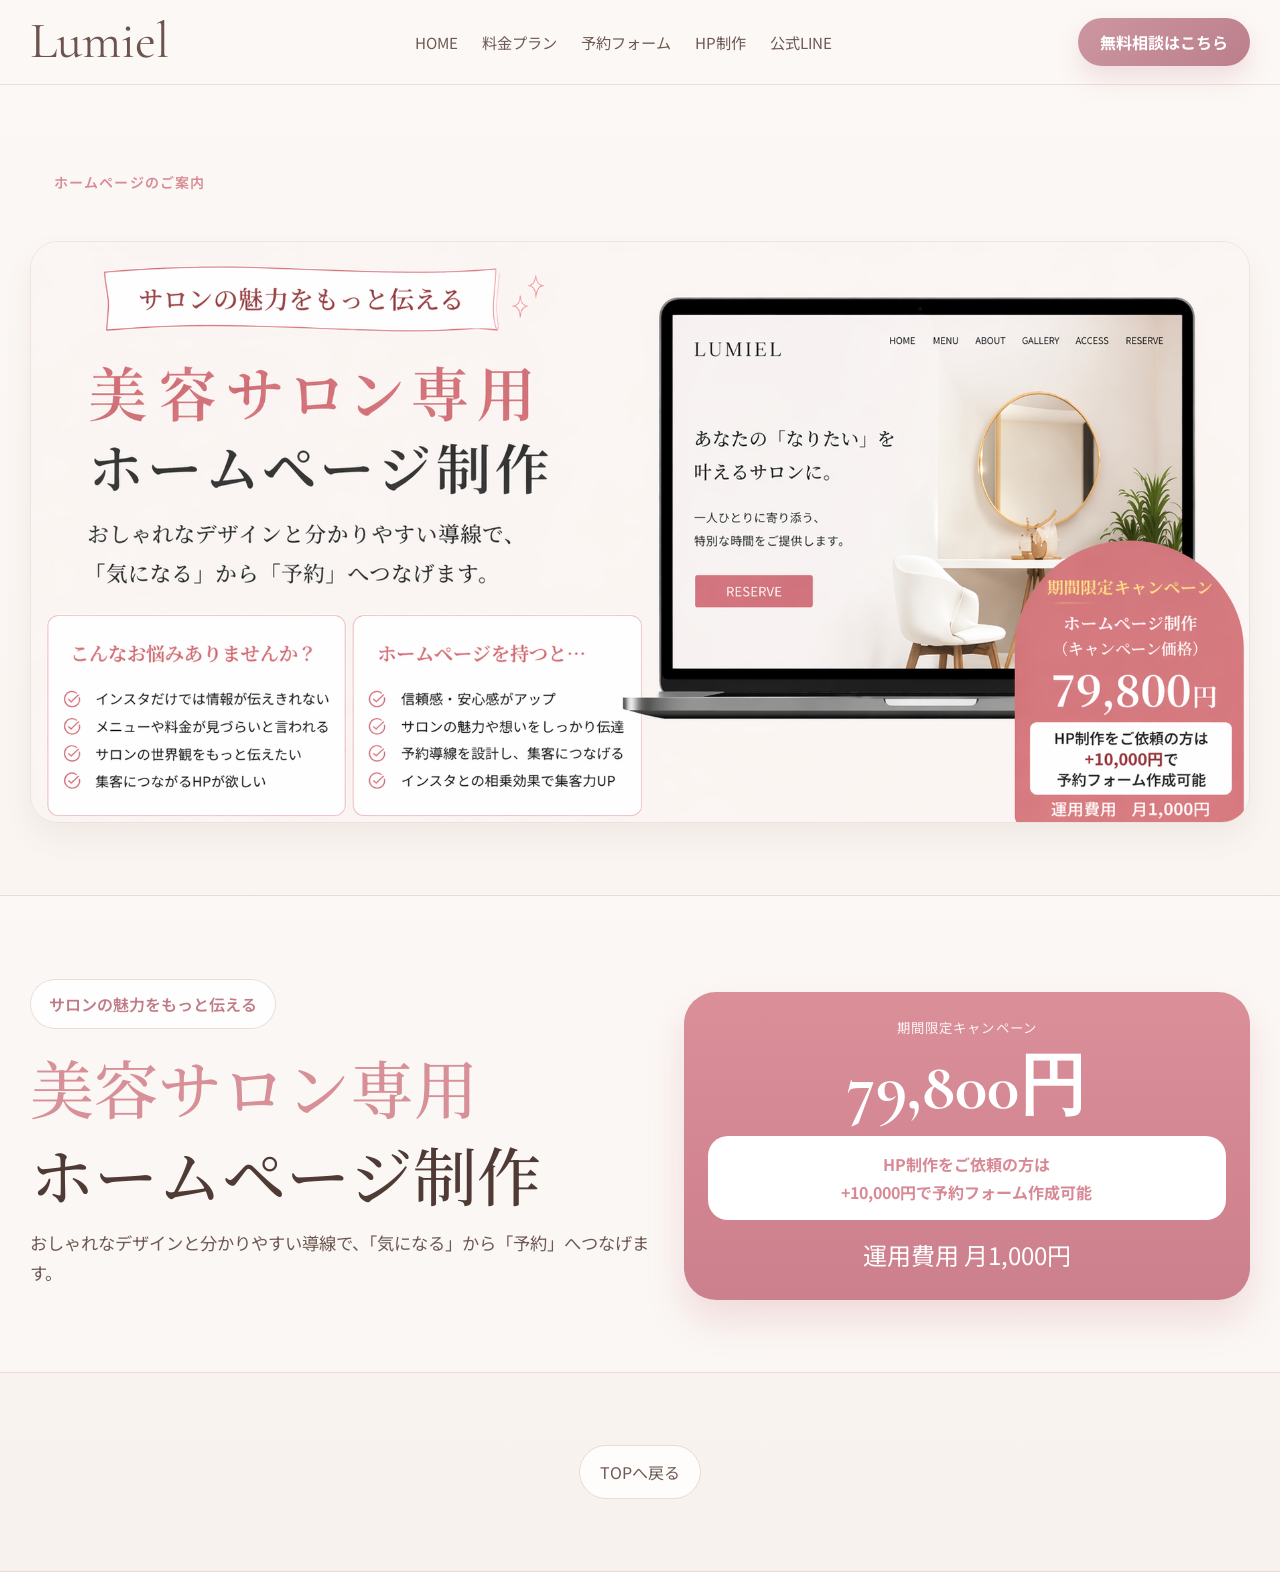
==== homepage.html @ 0560b098 "Add files via upload" ====
<!DOCTYPE html>
<html lang="ja">
<head>
  <meta charset="UTF-8">
  <meta name="viewport" content="width=device-width, initial-scale=1.0">
  <title>Lumiel | HP制作</title>
  <link rel="stylesheet" href="style.css">
</head>
<body>

<header class="site-header">
  <div class="container header-inner">
    <a href="index.html" class="logo">Lumiel</a>

    <nav class="desktop-nav">
      <a href="index.html">HOME</a>
      <a href="plan.html">料金プラン</a>
      <a href="reservation.html">予約フォーム</a>
      <a href="homepage.html">HP制作</a>
      <a href="line.html">公式LINE</a>
    </nav>

    <button class="menu-toggle" id="menuToggle" type="button" aria-label="メニューを開く">
      <span class="bar"></span>
      <span class="bar"></span>
      <span class="bar"></span>
    </button>

    <a href="index.html#contact" class="header-btn">無料相談はこちら</a>
  </div>

  <nav class="mobile-nav" id="mobileNav">
    <a href="index.html">HOME</a>
    <a href="plan.html">料金プラン</a>
    <a href="reservation.html">予約フォーム</a>
    <a href="homepage.html">HP制作</a>
    <a href="line.html">公式LINE</a>
    <a href="index.html#contact">無料相談はこちら</a>
  </nav>
</header>

<main>
  <section class="section image-section">
    <div class="container image-title-wrap">
      <p class="page-mini-title">ホームページのご案内</p>
<br><br><br>
      <picture class="responsive-picture">
        <source media="(max-width: 760px)" srcset="images/sumafo/sumafo.hp.png">
        <img src="images/pc.png/hp.png" alt="美容サロン専用ホームページ制作" class="page-visual-image wide-visual">
      </picture>
    </div>
  </section>

  <section class="section section-soft">
    <div class="container two-column">
      <div>
        <span class="badge-pill">サロンの魅力をもっと伝える</span>
        <h1 class="big-title"><span class="accent">美容サロン専用</span><br>ホームページ制作</h1>
        <p class="lead">おしゃれなデザインと分かりやすい導線で、「気になる」から「予約」へつなげます。</p>
      </div>

      <div class="price-badge">
        <small>期間限定キャンペーン</small>
        <strong>79,800円</strong>
        <div class="badge-white-box">HP制作をご依頼の方は<br>+10,000円で予約フォーム作成可能</div>
        <p class="badge-sub top-gap-small">運用費用 月1,000円</p>
      </div>
    </div>
  </section>

  <section class="section">
    <div class="container back-link-wrap">
      <a href="index.html" class="back-link">TOPへ戻る</a>
    </div>
  </section>
</main>

<script src="script.js"></script>
</body>
</html>
---- style.css ----
@import url('https://fonts.googleapis.com/css2?family=Cormorant+Garamond:wght@400;500;600;700&family=Noto+Serif+JP:wght@400;500;600;700&family=Noto+Sans+JP:wght@300;400;500;700&display=swap');

:root {
  --bg: #f8f2ee;
  --text: #4f3a35;
  --sub: #6e5953;
  --line: #e8dbd5;
  --rose: #d78f98;
  --rose-deep: #c07c87;
  --gold-deep: #b98d45;
  --lavender: #7f75b4;
  --blue: #6d87a3;
  --shadow: 0 16px 40px rgba(111, 84, 74, 0.08);
  --container: 1220px;
}

* {
  box-sizing: border-box;
}

html {
  scroll-behavior: smooth;
}

body {
  margin: 0;
  background: linear-gradient(180deg, #fcf8f5 0%, #f8f2ee 100%);
  color: var(--text);
  font-family: 'Noto Sans JP', sans-serif;
  line-height: 1.75;
}

img {
  display: block;
  max-width: 100%;
}

a {
  text-decoration: none;
  color: inherit;
}

.container {
  width: min(var(--container), calc(100% - 32px));
  margin: 0 auto;
}

.site-header {
  position: sticky;
  top: 0;
  z-index: 1000;
  background: rgba(252, 248, 245, 0.9);
  backdrop-filter: blur(14px);
  border-bottom: 1px solid rgba(232, 219, 213, 0.9);
}

.header-inner {
  min-height: 84px;
  display: flex;
  align-items: center;
  justify-content: space-between;
  gap: 16px;
}

.logo {
  font-family: 'Cormorant Garamond', serif;
  font-size: clamp(2.3rem, 4vw, 3.5rem);
  line-height: 1;
  color: #6d534d;
}

.desktop-nav {
  display: flex;
  align-items: center;
  gap: 24px;
  color: var(--sub);
  font-size: 0.95rem;
}

.desktop-nav a:hover,
.mobile-nav a:hover {
  color: var(--rose-deep);
}

.header-actions {
  display: flex;
  align-items: center;
  gap: 14px;
}

.header-btn {
  display: inline-flex;
  align-items: center;
  justify-content: center;
  min-height: 48px;
  padding: 0 22px;
  border-radius: 999px;
  background: linear-gradient(135deg, #cc96a1, #bb7f8b);
  color: #fff;
  font-weight: 700;
  box-shadow: 0 12px 24px rgba(191, 127, 139, 0.22);
}

.menu-toggle {
  display: none;
  width: 62px;
  height: 62px;
  border: 2px solid var(--rose-deep);
  border-radius: 18px;
  background: rgba(255, 255, 255, 0.75);
  align-items: center;
  justify-content: center;
  cursor: pointer;
  box-shadow: var(--shadow);
}

.menu-toggle span {
  display: block;
  width: 28px;
  height: 2px;
  border-radius: 999px;
  background: var(--rose-deep);
  margin: 6px 0;
  transition: 0.25s ease;
}

.menu-toggle.active span:nth-child(1) {
  transform: translateY(8px) rotate(45deg);
}

.menu-toggle.active span:nth-child(2) {
  opacity: 0;
}

.menu-toggle.active span:nth-child(3) {
  transform: translateY(-8px) rotate(-45deg);
}

.mobile-nav {
  display: none;
  position: fixed;
  top: 86px;
  right: 16px;
  width: min(320px, calc(100% - 32px));
  padding: 18px;
  border: 1px solid var(--line);
  border-radius: 24px;
  background: rgba(255, 251, 248, 0.98);
  box-shadow: 0 26px 46px rgba(90, 63, 56, 0.16);
}

.mobile-nav.active {
  display: block;
}

.mobile-nav a {
  display: block;
  padding: 14px 8px;
  border-bottom: 1px solid rgba(232, 219, 213, 0.8);
  color: var(--text);
  font-weight: 600;
}

.mobile-nav a:last-child {
  border-bottom: none;
}

.hero-section {
  padding: 36px 0 20px;
}

.hero-card {
  overflow: hidden;
  border: 1px solid rgba(232, 219, 213, 0.85);
  border-radius: 40px;
  background: linear-gradient(135deg, rgba(255, 255, 255, 0.78), rgba(255, 255, 255, 0.48));
  box-shadow: var(--shadow);
  padding: 18px;
}

.hero-image,
.page-visual-image,
.home-support-image {
  width: 100%;
  border-radius: 28px;
  object-fit: cover;
  box-shadow: 0 14px 28px rgba(126, 97, 87, 0.08);
  border: 1px solid rgba(232, 219, 213, 0.7);
}

.wide-visual {
  max-width: 1400px;
  margin: 0 auto;
}

.section {
  padding: 72px 0;
  border-bottom: 1px solid var(--line);
}

.section-soft {
  background: rgba(255, 255, 255, 0.28);
}

.page-title-section {
  padding: 56px 0 20px;
}

.section-heading {
  text-align: center;
  margin-bottom: 40px;
}

.section-script {
  display: inline-block;
  margin: 0 0 6px;
  color: #d6b8ab;
  font-size: 2.7rem;
  line-height: 1;
  font-family: 'Cormorant Garamond', serif;
}

.section-heading h1,
.section-heading h2 {
  margin: 0;
  font-size: clamp(2.3rem, 5vw, 4rem);
  font-family: 'Noto Serif JP', serif;
  font-weight: 500;
  line-height: 1.3;
}

.section-heading p {
  margin: 10px 0 0;
  color: var(--sub);
  font-size: 1.05rem;
}

.service-grid {
  display: grid;
  grid-template-columns: repeat(4, 1fr);
  gap: 18px;
}

.service-card {
  padding: 26px;
  border-radius: 28px;
  border: 1px solid rgba(232, 219, 213, 0.9);
  background: rgba(255, 255, 255, 0.78);
  box-shadow: var(--shadow);
  transition: 0.25s ease;
}

.service-card:hover {
  transform: translateY(-4px);
  box-shadow: 0 20px 42px rgba(111, 84, 74, 0.12);
}

.service-card h2 {
  margin: 0 0 12px;
  font-family: 'Noto Serif JP', serif;
  font-size: 1.45rem;
  font-weight: 500;
}

.service-card p {
  margin: 0;
  color: var(--sub);
}

.home-extra-section {
  padding-top: 20px;
}

.pricing-grid {
  display: grid;
  grid-template-columns: repeat(3, 1fr);
  gap: 22px;
  align-items: stretch;
}

.plan-card {
  border: 1px solid rgba(232, 219, 213, 0.9);
  border-radius: 32px;
  background: rgba(255, 255, 255, 0.78);
  box-shadow: var(--shadow);
  overflow: hidden;
}

.plan-card-header {
  text-align: center;
  color: #fff;
  padding: 18px 12px;
  font-size: 1.8rem;
  font-weight: 600;
  font-family: 'Noto Serif JP', serif;
}

.light {
  background: linear-gradient(135deg, #b7a5db, #a18fcf);
}

.standard {
  background: linear-gradient(135deg, #8ca3bb, #778ea7);
}

.premium {
  background: linear-gradient(135deg, #d4a56f, #c68f4d);
}

.plan-card-body {
  padding: 28px 24px;
}

.plan-copy {
  text-align: center;
  min-height: 62px;
  color: var(--sub);
  margin-bottom: 24px;
}

.check-list {
  list-style: none;
  padding: 0;
  margin: 0;
  display: grid;
  gap: 12px;
  color: var(--text);
}

.check-list li {
  position: relative;
  padding-left: 24px;
}

.check-list li:before {
  content: '✓';
  position: absolute;
  left: 0;
  top: 0;
  color: var(--gold-deep);
  font-weight: 700;
}

.pink-accent {
  color: #c06a83;
  font-weight: 700;
}

.plan-price-wrap {
  margin-top: 28px;
  padding-top: 20px;
  border-top: 1px solid rgba(232, 219, 213, 0.9);
  text-align: center;
}

.plan-price-wrap small {
  display: block;
  color: var(--sub);
  margin-bottom: 6px;
}

.plan-price {
  font-family: 'Cormorant Garamond', serif;
  font-size: clamp(3rem, 5vw, 4.8rem);
  line-height: 1;
  margin: 0;
}

.plan-price span {
  font-size: 0.5em;
}

.light-price {
  color: var(--lavender);
}

.standard-price {
  color: var(--blue);
}

.premium-price {
  color: #c98a43;
}

.included-note {
  margin-top: 24px;
  padding: 18px 22px;
  border-radius: 24px;
  border: 1px solid rgba(232, 219, 213, 0.95);
  background: rgba(255, 255, 255, 0.72);
  display: flex;
  justify-content: center;
  gap: 32px;
  flex-wrap: wrap;
  color: var(--sub);
}

.two-column {
  display: grid;
  grid-template-columns: 1.05fr 0.95fr;
  gap: 28px;
  align-items: center;
}

.badge-pill {
  display: inline-block;
  padding: 10px 18px;
  border-radius: 999px;
  border: 1px solid rgba(232, 219, 213, 0.9);
  background: rgba(255, 255, 255, 0.85);
  color: var(--rose-deep);
  font-weight: 600;
  margin-bottom: 14px;
}

.big-title {
  margin: 0 0 12px;
  font-size: clamp(2.5rem, 5vw, 4.3rem);
  line-height: 1.35;
  font-family: 'Noto Serif JP', serif;
  font-weight: 500;
}

.big-title .accent {
  color: var(--rose);
}

.lead {
  margin: 0;
  color: var(--sub);
  font-size: 1.08rem;
}

.top-space {
  margin-top: 28px;
}

.feature-grid {
  display: grid;
  gap: 22px;
  grid-template-columns: repeat(2, 1fr);
}

.feature-box {
  padding: 24px;
  border-radius: 28px;
  border: 1px solid rgba(232, 219, 213, 0.9);
  background: rgba(255, 255, 255, 0.76);
  box-shadow: var(--shadow);
}

.feature-box h2 {
  margin: 0 0 14px;
  font-size: 1.35rem;
  color: var(--rose-deep);
  font-family: 'Noto Serif JP', serif;
  font-weight: 500;
}

.price-badge {
  margin-top: 24px;
  border-radius: 32px;
  background: linear-gradient(180deg, #db8f99, #cc7f8c);
  color: #fff;
  padding: 24px;
  box-shadow: 0 20px 36px rgba(210, 135, 147, 0.24);
  text-align: center;
}

.price-badge small {
  display: block;
  opacity: 0.9;
  letter-spacing: 0.08em;
}

.price-badge strong {
  display: block;
  font-family: 'Cormorant Garamond', serif;
  font-size: 4.2rem;
  line-height: 1;
  margin: 14px 0 8px;
}

.badge-sub {
  margin: 0;
  font-size: 1.5rem;
}

.badge-white-box {
  margin-top: 16px;
  border-radius: 20px;
  background: #fff;
  color: #d88996;
  padding: 14px 16px;
  font-weight: 700;
}

.top-gap-small {
  margin-top: 14px;
}

.flow-wrap {
  margin-top: 28px;
  padding: 24px;
  border-radius: 32px;
  border: 1px solid rgba(232, 219, 213, 0.9);
  background: rgba(255, 255, 255, 0.7);
  box-shadow: var(--shadow);
}

.flow-grid {
  display: grid;
  gap: 14px;
  align-items: stretch;
}

.flow-grid-4 {
  grid-template-columns: repeat(4, 1fr);
}

.flow-grid-6 {
  grid-template-columns: repeat(6, 1fr);
}

.flow-title-badge {
  display: grid;
  place-items: center;
  border-radius: 999px;
  min-height: 130px;
  background: linear-gradient(135deg, #d88f9b, #c97f8b);
  color: #fff;
  font-family: 'Noto Serif JP', serif;
  font-size: 1.4rem;
  text-align: center;
  padding: 18px;
}

.flow-item {
  border-radius: 24px;
  background: #fcf8f5;
  padding: 18px;
  border: 1px solid rgba(232, 219, 213, 0.8);
}

.flow-item strong {
  color: var(--rose-deep);
  display: block;
  margin-bottom: 8px;
  font-family: 'Noto Serif JP', serif;
  font-weight: 500;
}

.flow-bottom-note {
  margin-top: 18px;
  border: 1px solid rgba(232, 219, 213, 0.9);
  border-radius: 18px;
  background: #fffdfb;
  padding: 16px;
  text-align: center;
}

.contact-box {
  border-radius: 32px;
  border: 1px solid rgba(232, 219, 213, 0.9);
  background: rgba(255, 255, 255, 0.78);
  box-shadow: var(--shadow);
  padding: 28px;
}
.contact-grid {
  display: grid;
  grid-template-columns: 1fr 1fr 1fr;
  gap: 18px;
  align-items: stretch;
}

.contact-card {
  border-radius: 24px;
  border: 1px solid rgba(232, 219, 213, 0.9);
  background: #fffdfb;
  padding: 22px;
  text-align: center;
}

.contact-script {
  font-family: 'Cormorant Garamond', serif;
  font-size: 2.6rem;
  color: #d5a1aa;
  margin: 0;
}

.contact-label {
  margin: 0;
  color: var(--sub);
}

.insta-id {
  font-family: 'Cormorant Garamond', serif;
  font-size: clamp(2rem, 4vw, 3rem);
  line-height: 1.2;
  margin: 10px 0;
  word-break: break-all;
}

.contact-title {
  margin: 0;
  font-size: 1.4rem;
  font-weight: 700;
}

.contact-sub {
  margin: 8px 0 0;
  color: var(--sub);
}

.footer-brand {
  margin-top: 28px;
  text-align: center;
  padding: 20px 14px;
  border-radius: 24px;
  background: linear-gradient(135deg, #c59aa4, #b88893);
  color: #fff;
}

.footer-brand p {
  margin: 0;
  font-size: 1rem;
  letter-spacing: 0.08em;
}

.footer-brand strong {
  display: block;
  margin-top: 8px;
  font-family: 'Cormorant Garamond', serif;
  font-size: 3rem;
  line-height: 1;
  font-weight: 500;
}

.back-link-wrap {
  text-align: center;
}

.back-link {
  display: inline-block;
  padding: 12px 20px;
  border-radius: 999px;
  border: 1px solid rgba(232, 219, 213, 0.95);
  background: rgba(255, 255, 255, 0.8);
  color: var(--sub);
}

@media (max-width: 1100px) {
  .desktop-nav,
  .header-btn {
    display: none;
  }

  .menu-toggle {
    display: inline-block;
  }

  .service-grid,
  .pricing-grid,
  .two-column,
  .feature-grid,
  .contact-grid,
  .flow-grid-4,
  .flow-grid-6 {
    grid-template-columns: 1fr;
  }

  .flow-title-badge {
    min-height: 90px;
  }
}

@media (max-width: 760px) {
  body {
    line-height: 1.8;
  }

  .section,
  .page-title-section {
    padding: 54px 0;
  }

  .header-inner {
    min-height: 76px;
  }

  .logo {
    font-size: 2.4rem;
  }

  .container {
    width: min(var(--container), calc(100% - 20px));
  }

  .hero-section {
    padding: 20px 0 10px;
  }

  .hero-card {
    padding: 10px;
    border-radius: 24px;
  }

  .hero-image,
  .page-visual-image,
  .home-support-image {
    border-radius: 20px;
  }

  .section-heading {
    margin-bottom: 28px;
  }

  .section-script {
    font-size: 2.2rem;
  }

  .section-heading h1,
  .section-heading h2 {
    font-size: 2.1rem;
    line-height: 1.45;
  }

  .section-heading p {
    font-size: 0.95rem;
  }

  .service-card,
  .feature-box,
  .flow-wrap,
  .contact-box,
  .contact-card {
    border-radius: 22px;
    padding: 18px;
  }

  .included-note {
    gap: 12px;
    padding: 14px 16px;
    font-size: 0.95rem;
    justify-content: flex-start;
  }

  .badge-pill {
    font-size: 0.9rem;
    padding: 8px 14px;
  }

  .big-title {
    font-size: 2.2rem;
    line-height: 1.55;
  }

  .lead {
    font-size: 0.98rem;
  }

  .check-list {
    gap: 10px;
    font-size: 0.94rem;
  }

  .plan-card-header {
    font-size: 1.55rem;
  }

  .plan-card-body {
    padding: 22px 18px;
  }

  .price-badge {
    margin-top: 16px;
    padding: 18px;
    border-radius: 24px;
  }

  .price-badge strong {
    font-size: 3.3rem;
  }

  .badge-sub {
    font-size: 1.15rem;
  }

  .badge-white-box {
    border-radius: 16px;
    padding: 12px 14px;
    font-size: 0.95rem;
  }

  .flow-item {
    border-radius: 18px;
    padding: 14px;
    font-size: 0.94rem;
  }

  .insta-id {
    font-size: 2.1rem;
  }

  .footer-brand {
    border-radius: 20px;
    padding: 18px 12px;
  }

  .footer-brand strong {
    font-size: 2.5rem;
  }

  .mobile-nav {
    top: 78px;
  }
}
/* =========================
   スマホ最適化 完全版
========================= */

@media (max-width: 760px) {
  body {
    line-height: 1.65;
    overflow-x: hidden;
  }

  .container {
    width: calc(100% - 24px);
  }

  /* header */
  .site-header {
    background: rgba(252, 248, 245, 0.96);
  }

  .header-inner {
    min-height: 68px;
  }

  .logo {
    font-size: 2.1rem;
  }

  .desktop-nav,
  .header-btn {
    display: none !important;
  }

  .menu-toggle {
    display: flex !important;
    width: 48px;
    height: 48px;
    border-radius: 14px;
    position: relative;
    z-index: 2001;
  }

  .menu-toggle span {
    width: 23px;
    height: 2px;
    margin: 4px 0;
  }

  .mobile-nav {
    top: 76px;
    right: 12px;
    width: calc(100% - 24px);
    max-width: 340px;
    padding: 14px;
    border-radius: 22px;
    z-index: 2000;
  }

  .mobile-nav.active {
    display: block !important;
  }

  .mobile-nav a {
    padding: 13px 10px;
    font-size: 0.95rem;
  }

  /* sections */
  .section,
  .page-title-section {
    padding: 42px 0;
  }

  .section-heading {
    margin-bottom: 24px;
  }

  .section-script {
    font-size: 1.9rem;
  }

  .section-heading h1,
  .section-heading h2 {
    font-size: 1.75rem;
    line-height: 1.45;
  }

  .section-heading p {
    font-size: 0.9rem;
    line-height: 1.7;
  }

  /* hero / images */
  .hero-section {
    padding: 14px 0 8px;
  }

  .hero-card {
    padding: 8px;
    border-radius: 20px;
  }

  .hero-image,
  .page-visual-image,
  .home-support-image {
    width: 100%;
    border-radius: 18px;
  }

  .wide-visual {
    max-width: 100%;
  }

  /* 画像が小さく見える問題対策 */
  .page-visual-image {
    min-height: auto;
  }

  /* service cards */
  .service-grid {
    grid-template-columns: 1fr !important;
    gap: 14px;
  }

  .service-card {
    padding: 18px;
    border-radius: 22px;
  }

  .service-card h2 {
    font-size: 1.25rem;
    margin-bottom: 8px;
  }

  .service-card p {
    font-size: 0.92rem;
  }

  /* plan */
  .pricing-grid {
    grid-template-columns: 1fr !important;
    gap: 18px;
  }

  .plan-card {
    border-radius: 24px;
  }

  .plan-card-header {
    font-size: 1.35rem;
    padding: 14px 10px;
  }

  .plan-card-body {
    padding: 20px 18px;
  }

  .plan-copy {
    min-height: unset;
    font-size: 0.92rem;
    margin-bottom: 18px;
  }

  .plan-price {
    font-size: 3.1rem;
  }

  .included-note {
    justify-content: flex-start;
    gap: 10px;
    padding: 14px;
    font-size: 0.9rem;
  }

  /* content layout */
  .two-column,
  .feature-grid,
  .contact-grid,
  .flow-grid-4,
  .flow-grid-6 {
    grid-template-columns: 1fr !important;
  }

  .big-title {
    font-size: 1.95rem;
    line-height: 1.45;
  }

  .lead {
    font-size: 0.92rem;
    line-height: 1.75;
  }

  .badge-pill {
    font-size: 0.84rem;
    padding: 7px 13px;
  }

  .feature-grid {
    gap: 14px;
  }

  .feature-box {
    padding: 17px;
    border-radius: 20px;
  }

  .feature-box h2 {
    font-size: 1.1rem;
    margin-bottom: 10px;
  }

  .check-list {
    gap: 9px;
    font-size: 0.9rem;
  }

  .check-list li {
    padding-left: 22px;
  }

  /* price badge */
  .price-badge {
    padding: 18px;
    border-radius: 22px;
    margin-top: 18px;
  }

  .price-badge strong {
    font-size: 3rem;
  }

  .badge-sub {
    font-size: 1rem;
  }

  .badge-white-box {
    font-size: 0.92rem;
    border-radius: 15px;
    padding: 12px;
  }

  /* flow */
  .flow-wrap {
    padding: 16px;
    border-radius: 22px;
    margin-top: 20px;
  }

  .flow-title-badge {
    min-height: auto;
    border-radius: 20px;
    padding: 14px;
    font-size: 1.15rem;
  }

  .flow-item {
    padding: 14px;
    border-radius: 18px;
    font-size: 0.9rem;
  }

  .flow-bottom-note {
    font-size: 0.9rem;
    padding: 13px;
  }

  /* contact */
  .contact-box {
    padding: 16px;
    border-radius: 22px;
  }

  .contact-card {
    padding: 17px;
    border-radius: 18px;
  }

  .contact-script {
    font-size: 2.1rem;
  }

  .contact-title {
    font-size: 1.15rem;
  }

  .contact-sub {
    font-size: 0.9rem;
  }

  .insta-id {
    font-size: 1.9rem;
  }

  .footer-brand {
    padding: 16px 12px;
    border-radius: 18px;
  }

  .footer-brand p {
    font-size: 0.85rem;
  }

  .footer-brand strong {
    font-size: 2.3rem;
  }
}

/* =========================
   スマホ最終修正
========================= */

@media (max-width: 760px) {
  .menu-toggle {
    display: flex !important;
    flex-direction: column;
    align-items: center;
    justify-content: center;
    width: 52px;
    height: 52px;
    padding: 0;
    position: relative;
    z-index: 9999;
    pointer-events: auto;
  }

  .menu-toggle span {
    display: block;
    width: 24px;
    height: 2px;
    margin: 4px 0;
    background: var(--rose-deep);
  }

  .mobile-nav {
    display: none;
    position: fixed;
    top: 76px;
    right: 12px;
    width: calc(100% - 24px);
    z-index: 9998;
  }

  .mobile-nav.active {
    display: block !important;
  }

  /* 画像をスマホで大きく見せる */
  .hero-section .container,
  .section .container {
    width: calc(100% - 16px);
  }

  .hero-card {
    padding: 0;
    border-radius: 0;
    border: none;
    background: transparent;
    box-shadow: none;
  }

  .hero-image,
  .page-visual-image,
  .home-support-image {
    width: 100%;
    max-width: none;
    border-radius: 14px;
  }

  .wide-visual {
    width: 100%;
    max-width: none;
  }

  .section {
    padding: 36px 0;
  }

  .section-heading h1,
  .section-heading h2 {
    font-size: 1.6rem;
  }

  .big-title {
    font-size: 1.75rem;
  }
}
/* =========================
   スマホ最終修正版
========================= */

@media (max-width: 760px) {
  body {
    overflow-x: hidden;
  }

  .site-header {
    position: sticky;
    top: 0;
    z-index: 9999;
    background: rgba(252, 248, 245, 0.97);
  }

  .header-inner {
    min-height: 68px;
    width: calc(100% - 20px);
  }

  .logo {
    font-size: 2.2rem;
  }

  .desktop-nav,
  .header-btn {
    display: none !important;
  }

  .menu-toggle {
    display: flex !important;
    flex-direction: column;
    align-items: center;
    justify-content: center;
    width: 52px;
    height: 52px;
    border: 2px solid var(--rose-deep);
    border-radius: 14px;
    background: #fffdfb;
    cursor: pointer;
    padding: 0;
    z-index: 10001;
  }

  .menu-toggle .bar {
    display: block;
    width: 24px;
    height: 2px;
    background: var(--rose-deep);
    border-radius: 999px;
    margin: 4px 0;
    transition: 0.25s ease;
  }

  .menu-toggle.active .bar:nth-child(1) {
    transform: translateY(10px) rotate(45deg);
  }

  .menu-toggle.active .bar:nth-child(2) {
    opacity: 0;
  }

  .menu-toggle.active .bar:nth-child(3) {
    transform: translateY(-10px) rotate(-45deg);
  }

  .mobile-nav {
    display: none;
    position: fixed;
    top: 74px;
    left: 10px;
    right: 10px;
    width: auto;
    background: #fffdfb;
    border: 1px solid rgba(232, 219, 213, 0.95);
    border-radius: 22px;
    padding: 14px;
    box-shadow: 0 18px 40px rgba(90, 63, 56, 0.16);
    z-index: 10000;
  }

  .mobile-nav.active {
    display: block !important;
  }

  .mobile-nav a {
    display: block;
    padding: 14px 10px;
    font-size: 0.95rem;
    border-bottom: 1px solid rgba(232, 219, 213, 0.75);
  }

  .mobile-nav a:last-child {
    border-bottom: none;
  }

  /* 画像をスマホ幅いっぱいに見せる */
  .hero-section,
  .section {
    padding-left: 0;
    padding-right: 0;
  }

  .hero-section .container,
  .section > .container:first-child {
    width: 100%;
    max-width: none;
  }

  .hero-card {
    width: 100%;
    padding: 0;
    border: none;
    border-radius: 0;
    box-shadow: none;
    background: transparent;
  }

  .hero-image,
  .page-visual-image,
  .home-support-image {
    width: 100vw !important;
    max-width: 100vw !important;
    margin-left: calc(50% - 50vw);
    border-radius: 0;
    border-left: none;
    border-right: none;
    box-shadow: none;
  }

  .wide-visual {
    width: 100vw !important;
    max-width: 100vw !important;
  }

  /* 画像以外の本文はちゃんと余白を戻す */
  .section-heading,
  .service-grid,
  .pricing-grid,
  .two-column,
  .feature-grid,
  .included-note,
  .flow-wrap,
  .contact-box,
  .footer-brand,
  .back-link-wrap {
    width: calc(100% - 24px);
    margin-left: auto;
    margin-right: auto;
  }

  .section-heading h1,
  .section-heading h2 {
    font-size: 1.7rem;
    line-height: 1.45;
  }

  .big-title {
    font-size: 1.85rem;
    line-height: 1.5;
  }
}

/* =========================
   スマホ文字中央揃え調整
========================= */

@media (max-width: 760px) {
  .section-heading,
  .section-heading h1,
  .section-heading h2,
  .section-heading p,
  .big-title,
  .lead,
  .badge-pill,
  .plan-copy,
  .feature-box,
  .feature-box h2,
  .feature-box p,
  .price-badge,
  .flow-item,
  .flow-bottom-note,
  .contact-card,
  .contact-title,
  .contact-sub,
  .footer-brand,
  .back-link-wrap {
    text-align: center !important;
  }

  .badge-pill {
    display: table;
    margin-left: auto;
    margin-right: auto;
  }

  .check-list {
    justify-content: center;
  }

  .check-list li {
    text-align: left;
    display: inline-block;
    margin: 0 auto;
  }

  .included-note {
    justify-content: center !important;
    text-align: center;
  }

  .price-badge {
    margin-left: auto;
    margin-right: auto;
  }

  .flow-item strong {
    text-align: center;
  }
}

/* =========================
   スマホ画像切替・メニュー最終修正
========================= */

.hero-picture {
  display: block;
  width: 100%;
}

.hero-picture img {
  display: block;
  width: 100%;
}

/* 三本線メニュー */
.menu-toggle {
  cursor: pointer;
}

@media (max-width: 760px) {
  body {
    overflow-x: hidden;
  }

  .site-header {
    position: sticky;
    top: 0;
    z-index: 9999;
    background: rgba(252, 248, 245, 0.97);
  }

  .header-inner {
    min-height: 68px;
    width: calc(100% - 20px);
  }

  .logo {
    font-size: 2.2rem;
  }

  .desktop-nav,
  .header-btn {
    display: none !important;
  }

  .menu-toggle {
    display: flex !important;
    flex-direction: column;
    align-items: center;
    justify-content: center;
    width: 52px;
    height: 52px;
    border: 2px solid var(--rose-deep);
    border-radius: 14px;
    background: #fffdfb;
    padding: 0;
    z-index: 10001;
  }

  .menu-toggle .bar {
    display: block;
    width: 24px;
    height: 2px;
    background: var(--rose-deep);
    border-radius: 999px;
    margin: 4px 0;
    transition: 0.25s ease;
  }

  .menu-toggle.active .bar:nth-child(1) {
    transform: translateY(10px) rotate(45deg);
  }

  .menu-toggle.active .bar:nth-child(2) {
    opacity: 0;
  }

  .menu-toggle.active .bar:nth-child(3) {
    transform: translateY(-10px) rotate(-45deg);
  }

  .mobile-nav {
    display: none;
    position: fixed;
    top: 74px;
    left: 10px;
    right: 10px;
    width: auto;
    background: #fffdfb;
    border: 1px solid rgba(232, 219, 213, 0.95);
    border-radius: 22px;
    padding: 14px;
    box-shadow: 0 18px 40px rgba(90, 63, 56, 0.16);
    z-index: 10000;
  }

  .mobile-nav.active {
    display: block !important;
  }

  .mobile-nav a {
    display: block;
    padding: 14px 10px;
    font-size: 0.95rem;
    border-bottom: 1px solid rgba(232, 219, 213, 0.75);
    text-align: center;
  }

  .mobile-nav a:last-child {
    border-bottom: none;
  }

  /* スマホ画像を大きく表示 */
  .hero-section {
    padding: 0;
  }

  .hero-section .container {
    width: 100%;
    max-width: none;
  }

  .hero-card {
    width: 100%;
    padding: 0;
    border: none;
    border-radius: 0;
    box-shadow: none;
    background: transparent;
  }

  .hero-picture,
  .hero-image {
    width: 100%;
  }

  .hero-image {
    border-radius: 0;
    border: none;
    box-shadow: none;
  }

  /* 本文中央寄せ */
  .section-heading,
  .section-heading h1,
  .section-heading h2,
  .section-heading p,
  .big-title,
  .lead,
  .badge-pill,
  .plan-copy,
  .feature-box,
  .feature-box h2,
  .price-badge,
  .flow-item,
  .flow-bottom-note,
  .contact-card,
  .contact-title,
  .contact-sub,
  .footer-brand,
  .back-link-wrap {
    text-align: center !important;
  }

  .badge-pill {
    display: table;
    margin-left: auto;
    margin-right: auto;
  }

  .check-list {
    justify-content: center;
  }

  .check-list li {
    text-align: left;
    display: inline-block;
    margin: 0 auto;
  }

  .included-note {
    justify-content: center !important;
    text-align: center;
  }
}
.image-title-wrap {
  position: relative;
}

.page-mini-title {
  position: absolute;
  top: 18px;
  left: 24px;
  z-index: 2;
  margin: 0;
  font-size: 14px;
  font-weight: 600;
  color: #d88b95;
  letter-spacing: 0.08em;
  line-height: 1;
}

@media (max-width: 760px) {
  .page-mini-title {
    top: 12px;
    left: 16px;
    font-size: 12px;
  }
}
@media (max-width: 760px) {
  .image-title-wrap {
    padding-top: 32px;
  }

  .page-mini-title {
    top: 0;
    left: 4px;
    font-size: 12px;
    line-height: 1.4;
    letter-spacing: 0.04em;
    position: absolute;
  }
}
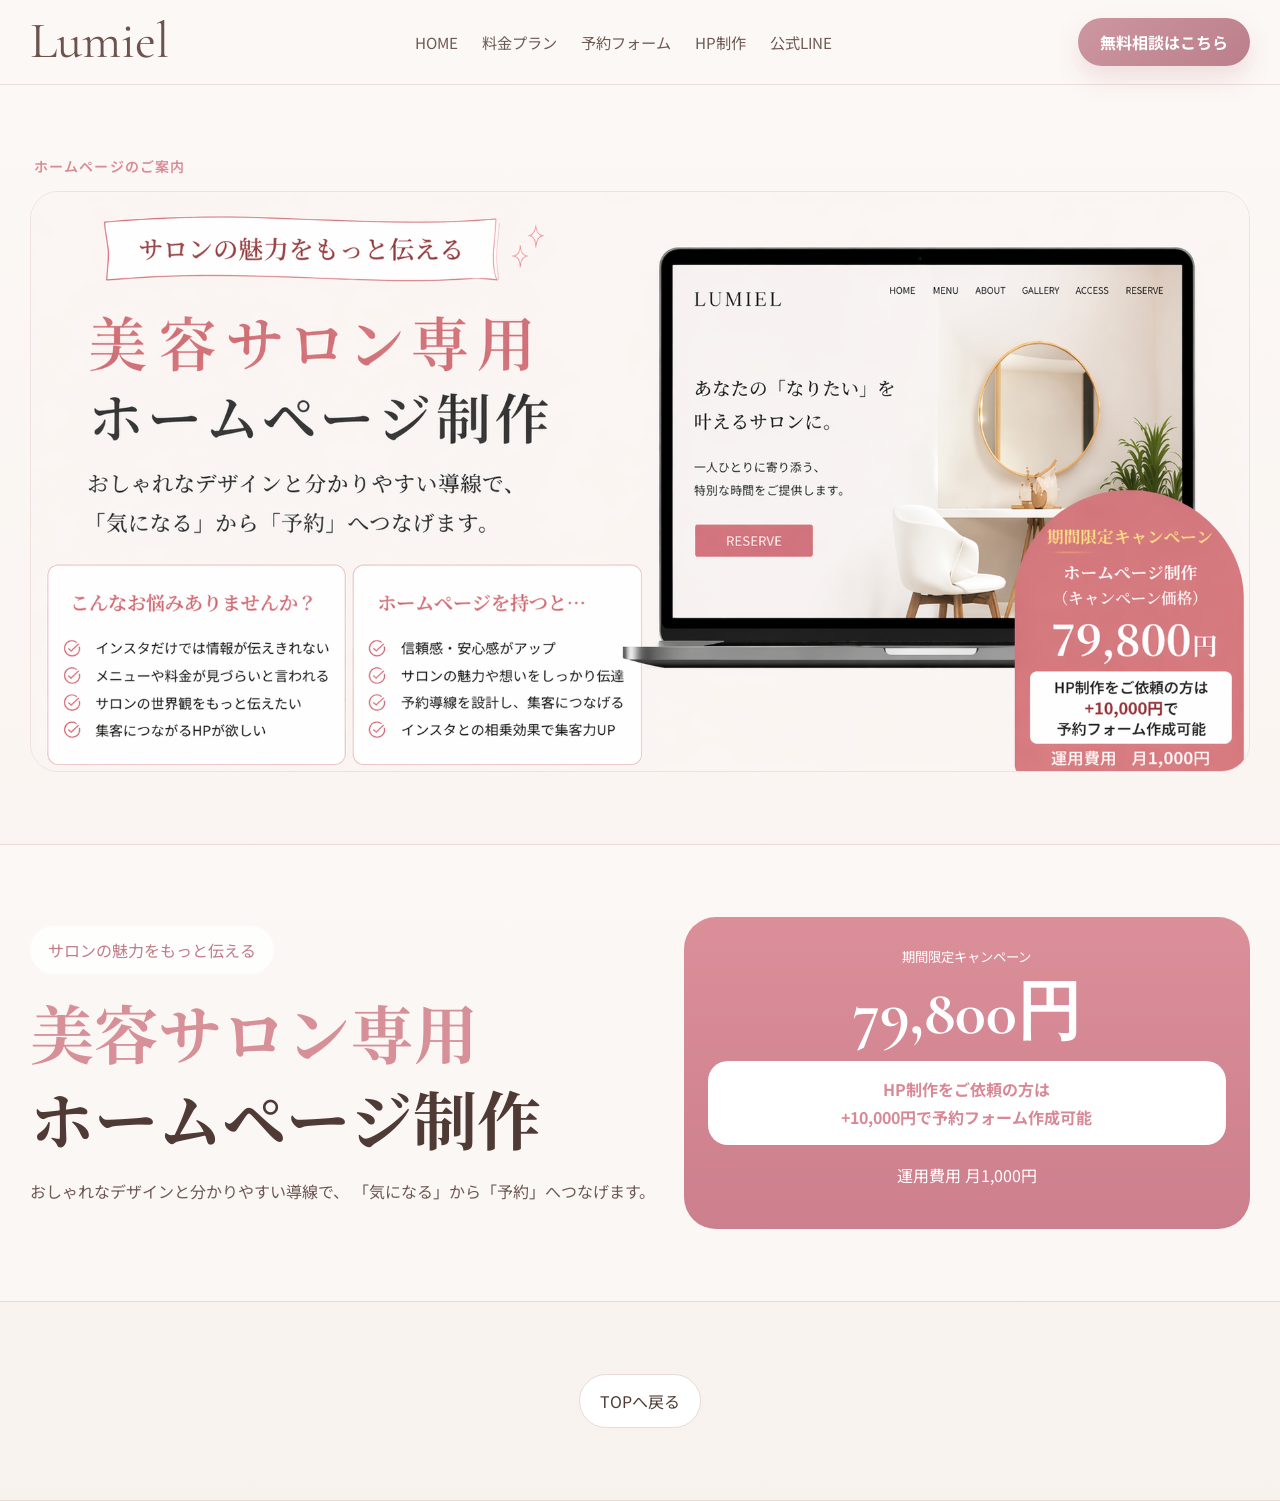
==== commit 9d2c538e: "Add files via upload" ====
--- a/homepage.html
+++ b/homepage.html
@@ -40,10 +40,10 @@
 </header>
 
 <main>
-  <section class="section image-section">
+  <section class="section image-section page-visual-section">
     <div class="container image-title-wrap">
       <p class="page-mini-title">ホームページのご案内</p>
-<br><br><br>
+
       <picture class="responsive-picture">
         <source media="(max-width: 760px)" srcset="images/sumafo/sumafo.hp.png">
         <img src="images/pc.png/hp.png" alt="美容サロン専用ホームページ制作" class="page-visual-image wide-visual">
@@ -51,18 +51,29 @@
     </div>
   </section>
 
-  <section class="section section-soft">
-    <div class="container two-column">
-      <div>
+  <section class="section section-soft page-intro-section">
+    <div class="container two-column page-intro-column">
+      <div class="page-intro-text">
         <span class="badge-pill">サロンの魅力をもっと伝える</span>
-        <h1 class="big-title"><span class="accent">美容サロン専用</span><br>ホームページ制作</h1>
-        <p class="lead">おしゃれなデザインと分かりやすい導線で、「気になる」から「予約」へつなげます。</p>
+
+        <h1 class="big-title page-main-title">
+          <span class="accent">美容サロン専用</span><br>
+          ホームページ制作
+        </h1>
+
+        <p class="lead">
+          おしゃれなデザインと分かりやすい導線で、<br class="sp-only">
+          「気になる」から「予約」へつなげます。
+        </p>
       </div>
 
       <div class="price-badge">
         <small>期間限定キャンペーン</small>
         <strong>79,800円</strong>
-        <div class="badge-white-box">HP制作をご依頼の方は<br>+10,000円で予約フォーム作成可能</div>
+        <div class="badge-white-box">
+          HP制作をご依頼の方は<br>
+          +10,000円で予約フォーム作成可能
+        </div>
         <p class="badge-sub top-gap-small">運用費用 月1,000円</p>
       </div>
     </div>
--- a/style.css
+++ b/style.css
@@ -28,6 +28,7 @@
   color: var(--text);
   font-family: 'Noto Sans JP', sans-serif;
   line-height: 1.75;
+  overflow-x: hidden;
 }
 
 img {
@@ -45,11 +46,12 @@
   margin: 0 auto;
 }
 
+/* header */
 .site-header {
   position: sticky;
   top: 0;
   z-index: 1000;
-  background: rgba(252, 248, 245, 0.9);
+  background: rgba(252, 248, 245, 0.92);
   backdrop-filter: blur(14px);
   border-bottom: 1px solid rgba(232, 219, 213, 0.9);
 }
@@ -67,6 +69,7 @@
   font-size: clamp(2.3rem, 4vw, 3.5rem);
   line-height: 1;
   color: #6d534d;
+  flex-shrink: 0;
 }
 
 .desktop-nav {
@@ -80,12 +83,6 @@
 .desktop-nav a:hover,
 .mobile-nav a:hover {
   color: var(--rose-deep);
-}
-
-.header-actions {
-  display: flex;
-  align-items: center;
-  gap: 14px;
 }
 
 .header-btn {
@@ -99,47 +96,44 @@
   color: #fff;
   font-weight: 700;
   box-shadow: 0 12px 24px rgba(191, 127, 139, 0.22);
+  flex-shrink: 0;
 }
 
 .menu-toggle {
   display: none;
-  width: 62px;
-  height: 62px;
+  width: 56px;
+  height: 56px;
   border: 2px solid var(--rose-deep);
-  border-radius: 18px;
-  background: rgba(255, 255, 255, 0.75);
+  border-radius: 16px;
+  background: rgba(255, 255, 255, 0.82);
   align-items: center;
   justify-content: center;
   cursor: pointer;
-  box-shadow: var(--shadow);
 }
 
 .menu-toggle span {
   display: block;
-  width: 28px;
+  width: 24px;
   height: 2px;
-  border-radius: 999px;
   background: var(--rose-deep);
-  margin: 6px 0;
+  margin: 4px 0;
   transition: 0.25s ease;
 }
 
 .menu-toggle.active span:nth-child(1) {
-  transform: translateY(8px) rotate(45deg);
-}
-
+  transform: translateY(6px) rotate(45deg);
+}
 .menu-toggle.active span:nth-child(2) {
   opacity: 0;
 }
-
 .menu-toggle.active span:nth-child(3) {
-  transform: translateY(-8px) rotate(-45deg);
+  transform: translateY(-6px) rotate(-45deg);
 }
 
 .mobile-nav {
   display: none;
   position: fixed;
-  top: 86px;
+  top: 78px;
   right: 16px;
   width: min(320px, calc(100% - 32px));
   padding: 18px;
@@ -147,6 +141,7 @@
   border-radius: 24px;
   background: rgba(255, 251, 248, 0.98);
   box-shadow: 0 26px 46px rgba(90, 63, 56, 0.16);
+  z-index: 9999;
 }
 
 .mobile-nav.active {
@@ -157,12 +152,21 @@
   display: block;
   padding: 14px 8px;
   border-bottom: 1px solid rgba(232, 219, 213, 0.8);
-  color: var(--text);
   font-weight: 600;
 }
 
 .mobile-nav a:last-child {
   border-bottom: none;
+}
+
+/* common */
+.section {
+  padding: 72px 0;
+  border-bottom: 1px solid var(--line);
+}
+
+.section-soft {
+  background: rgba(255, 255, 255, 0.28);
 }
 
 .hero-section {
@@ -173,7 +177,7 @@
   overflow: hidden;
   border: 1px solid rgba(232, 219, 213, 0.85);
   border-radius: 40px;
-  background: linear-gradient(135deg, rgba(255, 255, 255, 0.78), rgba(255, 255, 255, 0.48));
+  background: rgba(255,255,255,0.7);
   box-shadow: var(--shadow);
   padding: 18px;
 }
@@ -184,26 +188,24 @@
   width: 100%;
   border-radius: 28px;
   object-fit: cover;
-  box-shadow: 0 14px 28px rgba(126, 97, 87, 0.08);
   border: 1px solid rgba(232, 219, 213, 0.7);
 }
 
-.wide-visual {
-  max-width: 1400px;
-  margin: 0 auto;
-}
-
-.section {
-  padding: 72px 0;
-  border-bottom: 1px solid var(--line);
-}
-
-.section-soft {
-  background: rgba(255, 255, 255, 0.28);
-}
-
-.page-title-section {
-  padding: 56px 0 20px;
+.image-title-wrap {
+  position: relative;
+}
+
+.page-mini-title {
+  position: absolute;
+  top: 18px;
+  left: 24px;
+  z-index: 2;
+  margin: 0;
+  font-size: 14px;
+  font-weight: 600;
+  color: #d88b95;
+  letter-spacing: 0.08em;
+  line-height: 1;
 }
 
 .section-heading {
@@ -232,57 +234,42 @@
 .section-heading p {
   margin: 10px 0 0;
   color: var(--sub);
-  font-size: 1.05rem;
+}
+
+.service-grid,
+.pricing-grid {
+  display: grid;
+  gap: 20px;
 }
 
 .service-grid {
-  display: grid;
   grid-template-columns: repeat(4, 1fr);
-  gap: 18px;
+}
+
+.pricing-grid {
+  grid-template-columns: repeat(3, 1fr);
+}
+
+.service-card,
+.plan-card,
+.contact-box,
+.feature-box {
+  border: 1px solid rgba(232, 219, 213, 0.9);
+  border-radius: 28px;
+  background: rgba(255,255,255,0.78);
+  box-shadow: var(--shadow);
 }
 
 .service-card {
   padding: 26px;
-  border-radius: 28px;
-  border: 1px solid rgba(232, 219, 213, 0.9);
-  background: rgba(255, 255, 255, 0.78);
-  box-shadow: var(--shadow);
-  transition: 0.25s ease;
-}
-
-.service-card:hover {
-  transform: translateY(-4px);
-  box-shadow: 0 20px 42px rgba(111, 84, 74, 0.12);
 }
 
 .service-card h2 {
   margin: 0 0 12px;
   font-family: 'Noto Serif JP', serif;
-  font-size: 1.45rem;
-  font-weight: 500;
-}
-
-.service-card p {
-  margin: 0;
-  color: var(--sub);
-}
-
-.home-extra-section {
-  padding-top: 20px;
-}
-
-.pricing-grid {
-  display: grid;
-  grid-template-columns: repeat(3, 1fr);
-  gap: 22px;
-  align-items: stretch;
 }
 
 .plan-card {
-  border: 1px solid rgba(232, 219, 213, 0.9);
-  border-radius: 32px;
-  background: rgba(255, 255, 255, 0.78);
-  box-shadow: var(--shadow);
   overflow: hidden;
 }
 
@@ -290,60 +277,190 @@
   text-align: center;
   color: #fff;
   padding: 18px 12px;
-  font-size: 1.8rem;
-  font-weight: 600;
+  font-size: 1.7rem;
   font-family: 'Noto Serif JP', serif;
 }
 
-.light {
-  background: linear-gradient(135deg, #b7a5db, #a18fcf);
-}
-
-.standard {
-  background: linear-gradient(135deg, #8ca3bb, #778ea7);
-}
-
-.premium {
-  background: linear-gradient(135deg, #d4a56f, #c68f4d);
-}
+.light { background: linear-gradient(135deg, #b7a5db, #a18fcf); }
+.standard { background: linear-gradient(135deg, #8ca3bb, #778ea7); }
+.premium { background: linear-gradient(135deg, #d4a56f, #c68f4d); }
 
 .plan-card-body {
-  padding: 28px 24px;
-}
-
+  padding: 24px;
+}
+
+.check-list {
+  list-style: none;
+  padding: 0;
+  margin: 0;
+}
+
+.check-list li {
+  padding-left: 20px;
+  position: relative;
+  margin-bottom: 10px;
+}
+
+.check-list li::before {
+  content: "✓";
+  position: absolute;
+  left: 0;
+  color: var(--gold-deep);
+}
+
+.two-column {
+  display: grid;
+  grid-template-columns: 1.05fr 0.95fr;
+  gap: 28px;
+  align-items: center;
+}
+
+.badge-pill {
+  display: inline-block;
+  padding: 10px 18px;
+  border-radius: 999px;
+  background: rgba(255,255,255,0.85);
+  color: var(--rose-deep);
+  margin-bottom: 14px;
+}
+
+.big-title {
+  margin: 0 0 12px;
+  font-size: clamp(2.5rem, 5vw, 4.3rem);
+  line-height: 1.35;
+  font-family: 'Noto Serif JP', serif;
+}
+
+.big-title .accent {
+  color: var(--rose);
+}
+
+.lead {
+  color: var(--sub);
+}
+
+.price-badge {
+  border-radius: 32px;
+  background: linear-gradient(180deg, #db8f99, #cc7f8c);
+  color: #fff;
+  padding: 24px;
+  text-align: center;
+}
+
+.price-badge strong {
+  display: block;
+  font-family: 'Cormorant Garamond', serif;
+  font-size: 4rem;
+  line-height: 1;
+  margin: 12px 0;
+}
+
+.badge-white-box {
+  margin-top: 16px;
+  border-radius: 20px;
+  background: #fff;
+  color: #d88996;
+  padding: 14px 16px;
+  font-weight: 700;
+}
+
+.back-link-wrap {
+  text-align: center;
+}
+
+.back-link {
+  display: inline-block;
+  padding: 12px 20px;
+  border: 1px solid var(--line);
+  border-radius: 999px;
+  background: #fff;
+}
+
+/* mobile */
+@media screen and (max-width: 760px) {
+  .desktop-nav,
+  .header-btn {
+    display: none !important;
+  }
+
+  .menu-toggle {
+    display: flex !important;
+  }
+
+  .header-inner {
+    min-height: 76px;
+  }
+
+  .logo {
+    font-size: 2.4rem;
+  }
+
+  .section {
+    padding: 40px 0;
+  }
+
+  .hero-card {
+    padding: 8px;
+    border-radius: 28px;
+  }
+
+  .hero-image,
+  .page-visual-image,
+  .home-support-image {
+    border-radius: 18px;
+  }
+
+  .image-title-wrap {
+    padding-top: 14px;
+  }
+
+  .page-mini-title {
+    top: -2px;
+    left: 4px;
+    font-size: 11px;
+    line-height: 1.2;
+    letter-spacing: 0.03em;
+  }
+
+  .service-grid,
+  .pricing-grid,
+  .two-column {
+    grid-template-columns: 1fr;
+  }
+
+  .section-heading {
+    margin-bottom: 24px;
+  }
+
+  .section-script {
+    font-size: 2rem;
+  }
+
+  .section-heading h1,
+  .section-heading h2 {
+    font-size: 2rem;
+  }
+
+  .big-title {
+    font-size: 2rem;
+    line-height: 1.45;
+  }
+
+  .price-badge strong {
+    font-size: 3rem;
+  }
+
+  .mobile-nav {
+    top: 76px;
+  }
+}
+
+/* ===== 料金プラン補完 ===== */
 .plan-copy {
   text-align: center;
   min-height: 62px;
   color: var(--sub);
   margin-bottom: 24px;
-}
-
-.check-list {
-  list-style: none;
-  padding: 0;
-  margin: 0;
-  display: grid;
-  gap: 12px;
-  color: var(--text);
-}
-
-.check-list li {
-  position: relative;
-  padding-left: 24px;
-}
-
-.check-list li:before {
-  content: '✓';
-  position: absolute;
-  left: 0;
-  top: 0;
-  color: var(--gold-deep);
-  font-weight: 700;
-}
-
-.pink-accent {
-  color: #c06a83;
-  font-weight: 700;
 }
 
 .plan-price-wrap {
@@ -395,170 +512,7 @@
   color: var(--sub);
 }
 
-.two-column {
-  display: grid;
-  grid-template-columns: 1.05fr 0.95fr;
-  gap: 28px;
-  align-items: center;
-}
-
-.badge-pill {
-  display: inline-block;
-  padding: 10px 18px;
-  border-radius: 999px;
-  border: 1px solid rgba(232, 219, 213, 0.9);
-  background: rgba(255, 255, 255, 0.85);
-  color: var(--rose-deep);
-  font-weight: 600;
-  margin-bottom: 14px;
-}
-
-.big-title {
-  margin: 0 0 12px;
-  font-size: clamp(2.5rem, 5vw, 4.3rem);
-  line-height: 1.35;
-  font-family: 'Noto Serif JP', serif;
-  font-weight: 500;
-}
-
-.big-title .accent {
-  color: var(--rose);
-}
-
-.lead {
-  margin: 0;
-  color: var(--sub);
-  font-size: 1.08rem;
-}
-
-.top-space {
-  margin-top: 28px;
-}
-
-.feature-grid {
-  display: grid;
-  gap: 22px;
-  grid-template-columns: repeat(2, 1fr);
-}
-
-.feature-box {
-  padding: 24px;
-  border-radius: 28px;
-  border: 1px solid rgba(232, 219, 213, 0.9);
-  background: rgba(255, 255, 255, 0.76);
-  box-shadow: var(--shadow);
-}
-
-.feature-box h2 {
-  margin: 0 0 14px;
-  font-size: 1.35rem;
-  color: var(--rose-deep);
-  font-family: 'Noto Serif JP', serif;
-  font-weight: 500;
-}
-
-.price-badge {
-  margin-top: 24px;
-  border-radius: 32px;
-  background: linear-gradient(180deg, #db8f99, #cc7f8c);
-  color: #fff;
-  padding: 24px;
-  box-shadow: 0 20px 36px rgba(210, 135, 147, 0.24);
-  text-align: center;
-}
-
-.price-badge small {
-  display: block;
-  opacity: 0.9;
-  letter-spacing: 0.08em;
-}
-
-.price-badge strong {
-  display: block;
-  font-family: 'Cormorant Garamond', serif;
-  font-size: 4.2rem;
-  line-height: 1;
-  margin: 14px 0 8px;
-}
-
-.badge-sub {
-  margin: 0;
-  font-size: 1.5rem;
-}
-
-.badge-white-box {
-  margin-top: 16px;
-  border-radius: 20px;
-  background: #fff;
-  color: #d88996;
-  padding: 14px 16px;
-  font-weight: 700;
-}
-
-.top-gap-small {
-  margin-top: 14px;
-}
-
-.flow-wrap {
-  margin-top: 28px;
-  padding: 24px;
-  border-radius: 32px;
-  border: 1px solid rgba(232, 219, 213, 0.9);
-  background: rgba(255, 255, 255, 0.7);
-  box-shadow: var(--shadow);
-}
-
-.flow-grid {
-  display: grid;
-  gap: 14px;
-  align-items: stretch;
-}
-
-.flow-grid-4 {
-  grid-template-columns: repeat(4, 1fr);
-}
-
-.flow-grid-6 {
-  grid-template-columns: repeat(6, 1fr);
-}
-
-.flow-title-badge {
-  display: grid;
-  place-items: center;
-  border-radius: 999px;
-  min-height: 130px;
-  background: linear-gradient(135deg, #d88f9b, #c97f8b);
-  color: #fff;
-  font-family: 'Noto Serif JP', serif;
-  font-size: 1.4rem;
-  text-align: center;
-  padding: 18px;
-}
-
-.flow-item {
-  border-radius: 24px;
-  background: #fcf8f5;
-  padding: 18px;
-  border: 1px solid rgba(232, 219, 213, 0.8);
-}
-
-.flow-item strong {
-  color: var(--rose-deep);
-  display: block;
-  margin-bottom: 8px;
-  font-family: 'Noto Serif JP', serif;
-  font-weight: 500;
-}
-
-.flow-bottom-note {
-  margin-top: 18px;
-  border: 1px solid rgba(232, 219, 213, 0.9);
-  border-radius: 18px;
-  background: #fffdfb;
-  padding: 16px;
-  text-align: center;
-}
-
+/* ===== ホーム下部 Contact / Footer 補完 ===== */
 .contact-box {
   border-radius: 32px;
   border: 1px solid rgba(232, 219, 213, 0.9);
@@ -566,45 +520,42 @@
   box-shadow: var(--shadow);
   padding: 28px;
 }
+
 .contact-grid {
   display: grid;
-  grid-template-columns: 1fr 1fr 1fr;
+  grid-template-columns: repeat(3, 1fr);
   gap: 18px;
-  align-items: stretch;
 }
 
 .contact-card {
+  padding: 24px;
   border-radius: 24px;
-  border: 1px solid rgba(232, 219, 213, 0.9);
-  background: #fffdfb;
-  padding: 22px;
+  border: 1px solid rgba(232, 219, 213, 0.85);
+  background: rgba(255, 255, 255, 0.72);
   text-align: center;
 }
 
 .contact-script {
+  margin: 0;
+  color: #d6b8ab;
+  font-size: 2.8rem;
   font-family: 'Cormorant Garamond', serif;
-  font-size: 2.6rem;
-  color: #d5a1aa;
+  line-height: 1;
+}
+
+.contact-label,
+.contact-title {
+  margin: 0 0 8px;
+  color: var(--rose-deep);
+  font-weight: 700;
+}
+
+.insta-id {
   margin: 0;
-}
-
-.contact-label {
-  margin: 0;
-  color: var(--sub);
-}
-
-.insta-id {
-  font-family: 'Cormorant Garamond', serif;
-  font-size: clamp(2rem, 4vw, 3rem);
-  line-height: 1.2;
-  margin: 10px 0;
-  word-break: break-all;
-}
-
-.contact-title {
-  margin: 0;
-  font-size: 1.4rem;
+  font-size: 1.35rem;
+  color: var(--text);
   font-weight: 700;
+  letter-spacing: 0.05em;
 }
 
 .contact-sub {
@@ -613,1036 +564,205 @@
 }
 
 .footer-brand {
-  margin-top: 28px;
   text-align: center;
-  padding: 20px 14px;
-  border-radius: 24px;
-  background: linear-gradient(135deg, #c59aa4, #b88893);
-  color: #fff;
+  padding: 36px 0 0;
 }
 
 .footer-brand p {
-  margin: 0;
-  font-size: 1rem;
-  letter-spacing: 0.08em;
+  margin: 0 0 10px;
+  color: var(--sub);
 }
 
 .footer-brand strong {
-  display: block;
-  margin-top: 8px;
   font-family: 'Cormorant Garamond', serif;
   font-size: 3rem;
-  line-height: 1;
+  color: #6d534d;
   font-weight: 500;
 }
 
-.back-link-wrap {
-  text-align: center;
-}
-
-.back-link {
-  display: inline-block;
-  padding: 12px 20px;
-  border-radius: 999px;
-  border: 1px solid rgba(232, 219, 213, 0.95);
-  background: rgba(255, 255, 255, 0.8);
-  color: var(--sub);
-}
-
-@media (max-width: 1100px) {
-  .desktop-nav,
-  .header-btn {
-    display: none;
-  }
-
-  .menu-toggle {
-    display: inline-block;
-  }
-
-  .service-grid,
-  .pricing-grid,
-  .two-column,
-  .feature-grid,
-  .contact-grid,
-  .flow-grid-4,
-  .flow-grid-6 {
+/* ===== スマホ補完 ===== */
+@media screen and (max-width: 760px) {
+  .contact-grid {
     grid-template-columns: 1fr;
   }
 
-  .flow-title-badge {
-    min-height: 90px;
-  }
-}
-
-@media (max-width: 760px) {
-  body {
-    line-height: 1.8;
-  }
-
-  .section,
-  .page-title-section {
-    padding: 54px 0;
-  }
-
-  .header-inner {
-    min-height: 76px;
-  }
-
-  .logo {
+  .contact-box {
+    padding: 18px;
+  }
+
+  .contact-card {
+    padding: 20px;
+  }
+
+  .included-note {
+    gap: 10px;
+    justify-content: flex-start;
+    font-size: 0.9rem;
+  }
+
+  .plan-copy {
+    min-height: auto;
+  }
+
+  .footer-brand strong {
     font-size: 2.4rem;
   }
-
-  .container {
-    width: min(var(--container), calc(100% - 20px));
-  }
-
-  .hero-section {
-    padding: 20px 0 10px;
-  }
-
-  .hero-card {
-    padding: 10px;
-    border-radius: 24px;
-  }
-
-  .hero-image,
-  .page-visual-image,
-  .home-support-image {
-    border-radius: 20px;
-  }
-
-  .section-heading {
-    margin-bottom: 28px;
-  }
-
-  .section-script {
-    font-size: 2.2rem;
-  }
-
-  .section-heading h1,
-  .section-heading h2 {
-    font-size: 2.1rem;
+}
+/* ===== スマホ版：画像上タイトル・見出し調整 ===== */
+@media screen and (max-width: 760px) {
+  .image-section {
+    padding: 28px 0 18px;
+  }
+
+  .image-title-wrap {
+    padding-top: 0;
+  }
+
+  .page-mini-title {
+    position: static;
+    margin: 0 0 10px;
+    padding-left: 4px;
+    font-size: 13px;
+    line-height: 1.4;
+    letter-spacing: 0.03em;
+    color: #d88b95;
+    font-weight: 700;
+  }
+
+  .section-soft {
+    padding: 36px 0 44px;
+  }
+
+  .two-column {
+    text-align: center;
+    gap: 24px;
+  }
+
+  .badge-pill {
+    margin-bottom: 18px;
+  }
+
+  .big-title {
+    text-align: center;
+    font-size: 2.15rem;
     line-height: 1.45;
-  }
-
-  .section-heading p {
-    font-size: 0.95rem;
-  }
-
-  .service-card,
-  .feature-box,
-  .flow-wrap,
-  .contact-box,
-  .contact-card {
-    border-radius: 22px;
-    padding: 18px;
-  }
-
-  .included-note {
-    gap: 12px;
-    padding: 14px 16px;
-    font-size: 0.95rem;
-    justify-content: flex-start;
+    letter-spacing: 0.02em;
+  }
+
+  .lead {
+    text-align: center;
+    font-size: 1rem;
+    line-height: 2;
+    margin: 18px auto 0;
+    max-width: 92%;
+  }
+
+  .price-badge {
+    margin-top: 18px;
+  }
+}
+
+/* ===== 予約フォーム・HP制作 スマホ版デザイン調整 ===== */
+.sp-only {
+  display: none;
+}
+
+@media screen and (max-width: 760px) {
+  .page-visual-section {
+    padding: 26px 0 16px !important;
+  }
+
+  .image-title-wrap {
+    padding-top: 0 !important;
+  }
+
+  .page-mini-title {
+    position: static !important;
+    display: block !important;
+    margin: 0 0 10px !important;
+    padding-left: 4px !important;
+    font-size: 13px !important;
+    line-height: 1.4 !important;
+    letter-spacing: 0.03em !important;
+    color: #d88b95 !important;
+    font-weight: 700 !important;
+  }
+
+  .page-intro-section {
+    padding: 34px 0 46px !important;
+  }
+
+  .page-intro-column {
+    display: grid !important;
+    grid-template-columns: 1fr !important;
+    gap: 24px !important;
+    text-align: center !important;
+  }
+
+  .page-intro-text {
+    text-align: center !important;
+  }
+
+  .page-intro-text .badge-pill {
+    display: inline-block !important;
+    margin: 0 auto 18px !important;
+  }
+
+  .page-main-title {
+    text-align: center !important;
+    font-size: 2.05rem !important;
+    line-height: 1.45 !important;
+    letter-spacing: 0.02em !important;
+    margin: 0 auto 18px !important;
+  }
+
+  .page-intro-text .lead {
+    text-align: center !important;
+    margin: 0 auto !important;
+    max-width: 92% !important;
+    font-size: 1rem !important;
+    line-height: 2 !important;
+  }
+
+  .price-badge {
+    margin-top: 8px !important;
+  }
+
+  .sp-only {
+    display: block;
+  }
+}
+
+/* ===== HP制作ページ スマホ文字被り修正 ===== */
+@media screen and (max-width: 760px) {
+  .page-main-title {
+    font-size: 1.85rem !important;
+    line-height: 1.65 !important;
+    letter-spacing: 0 !important;
+  }
+
+  .page-intro-text .lead {
+    line-height: 1.9 !important;
   }
 
   .badge-pill {
-    font-size: 0.9rem;
-    padding: 8px 14px;
-  }
-
-  .big-title {
-    font-size: 2.2rem;
-    line-height: 1.55;
-  }
-
-  .lead {
-    font-size: 0.98rem;
-  }
-
-  .check-list {
-    gap: 10px;
-    font-size: 0.94rem;
-  }
-
-  .plan-card-header {
-    font-size: 1.55rem;
-  }
-
-  .plan-card-body {
-    padding: 22px 18px;
-  }
-
-  .price-badge {
-    margin-top: 16px;
-    padding: 18px;
-    border-radius: 24px;
-  }
-
-  .price-badge strong {
-    font-size: 3.3rem;
-  }
-
-  .badge-sub {
-    font-size: 1.15rem;
-  }
-
-  .badge-white-box {
-    border-radius: 16px;
-    padding: 12px 14px;
-    font-size: 0.95rem;
-  }
-
-  .flow-item {
-    border-radius: 18px;
-    padding: 14px;
-    font-size: 0.94rem;
-  }
-
-  .insta-id {
-    font-size: 2.1rem;
-  }
-
-  .footer-brand {
-    border-radius: 20px;
-    padding: 18px 12px;
-  }
-
-  .footer-brand strong {
-    font-size: 2.5rem;
-  }
-
-  .mobile-nav {
-    top: 78px;
-  }
-}
-/* =========================
-   スマホ最適化 完全版
-========================= */
-
-@media (max-width: 760px) {
-  body {
-    line-height: 1.65;
-    overflow-x: hidden;
-  }
-
-  .container {
-    width: calc(100% - 24px);
-  }
-
-  /* header */
-  .site-header {
-    background: rgba(252, 248, 245, 0.96);
-  }
-
-  .header-inner {
-    min-height: 68px;
-  }
-
-  .logo {
-    font-size: 2.1rem;
-  }
-
-  .desktop-nav,
-  .header-btn {
-    display: none !important;
-  }
-
-  .menu-toggle {
-    display: flex !important;
-    width: 48px;
-    height: 48px;
-    border-radius: 14px;
-    position: relative;
-    z-index: 2001;
-  }
-
-  .menu-toggle span {
-    width: 23px;
-    height: 2px;
-    margin: 4px 0;
-  }
-
-  .mobile-nav {
-    top: 76px;
-    right: 12px;
-    width: calc(100% - 24px);
-    max-width: 340px;
-    padding: 14px;
-    border-radius: 22px;
-    z-index: 2000;
-  }
-
-  .mobile-nav.active {
+    line-height: 1.6 !important;
+    white-space: normal !important;
+  }
+}
+
+/* ===== PC：左上タイトルを画像の外へ出す ===== */
+@media screen and (min-width: 761px) {
+  .page-mini-title {
+    position: static !important;
     display: block !important;
-  }
-
-  .mobile-nav a {
-    padding: 13px 10px;
-    font-size: 0.95rem;
-  }
-
-  /* sections */
-  .section,
-  .page-title-section {
-    padding: 42px 0;
-  }
-
-  .section-heading {
-    margin-bottom: 24px;
-  }
-
-  .section-script {
-    font-size: 1.9rem;
-  }
-
-  .section-heading h1,
-  .section-heading h2 {
-    font-size: 1.75rem;
-    line-height: 1.45;
-  }
-
-  .section-heading p {
-    font-size: 0.9rem;
-    line-height: 1.7;
-  }
-
-  /* hero / images */
-  .hero-section {
-    padding: 14px 0 8px;
-  }
-
-  .hero-card {
-    padding: 8px;
-    border-radius: 20px;
-  }
-
-  .hero-image,
-  .page-visual-image,
-  .home-support-image {
-    width: 100%;
-    border-radius: 18px;
-  }
-
-  .wide-visual {
-    max-width: 100%;
-  }
-
-  /* 画像が小さく見える問題対策 */
-  .page-visual-image {
-    min-height: auto;
-  }
-
-  /* service cards */
-  .service-grid {
-    grid-template-columns: 1fr !important;
-    gap: 14px;
-  }
-
-  .service-card {
-    padding: 18px;
-    border-radius: 22px;
-  }
-
-  .service-card h2 {
-    font-size: 1.25rem;
-    margin-bottom: 8px;
-  }
-
-  .service-card p {
-    font-size: 0.92rem;
-  }
-
-  /* plan */
-  .pricing-grid {
-    grid-template-columns: 1fr !important;
-    gap: 18px;
-  }
-
-  .plan-card {
-    border-radius: 24px;
-  }
-
-  .plan-card-header {
-    font-size: 1.35rem;
-    padding: 14px 10px;
-  }
-
-  .plan-card-body {
-    padding: 20px 18px;
-  }
-
-  .plan-copy {
-    min-height: unset;
-    font-size: 0.92rem;
-    margin-bottom: 18px;
-  }
-
-  .plan-price {
-    font-size: 3.1rem;
-  }
-
-  .included-note {
-    justify-content: flex-start;
-    gap: 10px;
-    padding: 14px;
-    font-size: 0.9rem;
-  }
-
-  /* content layout */
-  .two-column,
-  .feature-grid,
-  .contact-grid,
-  .flow-grid-4,
-  .flow-grid-6 {
-    grid-template-columns: 1fr !important;
-  }
-
-  .big-title {
-    font-size: 1.95rem;
-    line-height: 1.45;
-  }
-
-  .lead {
-    font-size: 0.92rem;
-    line-height: 1.75;
-  }
-
-  .badge-pill {
-    font-size: 0.84rem;
-    padding: 7px 13px;
-  }
-
-  .feature-grid {
-    gap: 14px;
-  }
-
-  .feature-box {
-    padding: 17px;
-    border-radius: 20px;
-  }
-
-  .feature-box h2 {
-    font-size: 1.1rem;
-    margin-bottom: 10px;
-  }
-
-  .check-list {
-    gap: 9px;
-    font-size: 0.9rem;
-  }
-
-  .check-list li {
-    padding-left: 22px;
-  }
-
-  /* price badge */
-  .price-badge {
-    padding: 18px;
-    border-radius: 22px;
-    margin-top: 18px;
-  }
-
-  .price-badge strong {
-    font-size: 3rem;
-  }
-
-  .badge-sub {
-    font-size: 1rem;
-  }
-
-  .badge-white-box {
-    font-size: 0.92rem;
-    border-radius: 15px;
-    padding: 12px;
-  }
-
-  /* flow */
-  .flow-wrap {
-    padding: 16px;
-    border-radius: 22px;
-    margin-top: 20px;
-  }
-
-  .flow-title-badge {
-    min-height: auto;
-    border-radius: 20px;
-    padding: 14px;
-    font-size: 1.15rem;
-  }
-
-  .flow-item {
-    padding: 14px;
-    border-radius: 18px;
-    font-size: 0.9rem;
-  }
-
-  .flow-bottom-note {
-    font-size: 0.9rem;
-    padding: 13px;
-  }
-
-  /* contact */
-  .contact-box {
-    padding: 16px;
-    border-radius: 22px;
-  }
-
-  .contact-card {
-    padding: 17px;
-    border-radius: 18px;
-  }
-
-  .contact-script {
-    font-size: 2.1rem;
-  }
-
-  .contact-title {
-    font-size: 1.15rem;
-  }
-
-  .contact-sub {
-    font-size: 0.9rem;
-  }
-
-  .insta-id {
-    font-size: 1.9rem;
-  }
-
-  .footer-brand {
-    padding: 16px 12px;
-    border-radius: 18px;
-  }
-
-  .footer-brand p {
-    font-size: 0.85rem;
-  }
-
-  .footer-brand strong {
-    font-size: 2.3rem;
-  }
-}
-
-/* =========================
-   スマホ最終修正
-========================= */
-
-@media (max-width: 760px) {
-  .menu-toggle {
-    display: flex !important;
-    flex-direction: column;
-    align-items: center;
-    justify-content: center;
-    width: 52px;
-    height: 52px;
-    padding: 0;
-    position: relative;
-    z-index: 9999;
-    pointer-events: auto;
-  }
-
-  .menu-toggle span {
-    display: block;
-    width: 24px;
-    height: 2px;
-    margin: 4px 0;
-    background: var(--rose-deep);
-  }
-
-  .mobile-nav {
-    display: none;
-    position: fixed;
-    top: 76px;
-    right: 12px;
-    width: calc(100% - 24px);
-    z-index: 9998;
-  }
-
-  .mobile-nav.active {
-    display: block !important;
-  }
-
-  /* 画像をスマホで大きく見せる */
-  .hero-section .container,
-  .section .container {
-    width: calc(100% - 16px);
-  }
-
-  .hero-card {
-    padding: 0;
-    border-radius: 0;
-    border: none;
-    background: transparent;
-    box-shadow: none;
-  }
-
-  .hero-image,
-  .page-visual-image,
-  .home-support-image {
-    width: 100%;
-    max-width: none;
-    border-radius: 14px;
-  }
-
-  .wide-visual {
-    width: 100%;
-    max-width: none;
-  }
-
-  .section {
-    padding: 36px 0;
-  }
-
-  .section-heading h1,
-  .section-heading h2 {
-    font-size: 1.6rem;
-  }
-
-  .big-title {
-    font-size: 1.75rem;
-  }
-}
-/* =========================
-   スマホ最終修正版
-========================= */
-
-@media (max-width: 760px) {
-  body {
-    overflow-x: hidden;
-  }
-
-  .site-header {
-    position: sticky;
-    top: 0;
-    z-index: 9999;
-    background: rgba(252, 248, 245, 0.97);
-  }
-
-  .header-inner {
-    min-height: 68px;
-    width: calc(100% - 20px);
-  }
-
-  .logo {
-    font-size: 2.2rem;
-  }
-
-  .desktop-nav,
-  .header-btn {
-    display: none !important;
-  }
-
-  .menu-toggle {
-    display: flex !important;
-    flex-direction: column;
-    align-items: center;
-    justify-content: center;
-    width: 52px;
-    height: 52px;
-    border: 2px solid var(--rose-deep);
-    border-radius: 14px;
-    background: #fffdfb;
-    cursor: pointer;
-    padding: 0;
-    z-index: 10001;
-  }
-
-  .menu-toggle .bar {
-    display: block;
-    width: 24px;
-    height: 2px;
-    background: var(--rose-deep);
-    border-radius: 999px;
-    margin: 4px 0;
-    transition: 0.25s ease;
-  }
-
-  .menu-toggle.active .bar:nth-child(1) {
-    transform: translateY(10px) rotate(45deg);
-  }
-
-  .menu-toggle.active .bar:nth-child(2) {
-    opacity: 0;
-  }
-
-  .menu-toggle.active .bar:nth-child(3) {
-    transform: translateY(-10px) rotate(-45deg);
-  }
-
-  .mobile-nav {
-    display: none;
-    position: fixed;
-    top: 74px;
-    left: 10px;
-    right: 10px;
-    width: auto;
-    background: #fffdfb;
-    border: 1px solid rgba(232, 219, 213, 0.95);
-    border-radius: 22px;
-    padding: 14px;
-    box-shadow: 0 18px 40px rgba(90, 63, 56, 0.16);
-    z-index: 10000;
-  }
-
-  .mobile-nav.active {
-    display: block !important;
-  }
-
-  .mobile-nav a {
-    display: block;
-    padding: 14px 10px;
-    font-size: 0.95rem;
-    border-bottom: 1px solid rgba(232, 219, 213, 0.75);
-  }
-
-  .mobile-nav a:last-child {
-    border-bottom: none;
-  }
-
-  /* 画像をスマホ幅いっぱいに見せる */
-  .hero-section,
-  .section {
-    padding-left: 0;
-    padding-right: 0;
-  }
-
-  .hero-section .container,
-  .section > .container:first-child {
-    width: 100%;
-    max-width: none;
-  }
-
-  .hero-card {
-    width: 100%;
-    padding: 0;
-    border: none;
-    border-radius: 0;
-    box-shadow: none;
-    background: transparent;
-  }
-
-  .hero-image,
-  .page-visual-image,
-  .home-support-image {
-    width: 100vw !important;
-    max-width: 100vw !important;
-    margin-left: calc(50% - 50vw);
-    border-radius: 0;
-    border-left: none;
-    border-right: none;
-    box-shadow: none;
-  }
-
-  .wide-visual {
-    width: 100vw !important;
-    max-width: 100vw !important;
-  }
-
-  /* 画像以外の本文はちゃんと余白を戻す */
-  .section-heading,
-  .service-grid,
-  .pricing-grid,
-  .two-column,
-  .feature-grid,
-  .included-note,
-  .flow-wrap,
-  .contact-box,
-  .footer-brand,
-  .back-link-wrap {
-    width: calc(100% - 24px);
-    margin-left: auto;
-    margin-right: auto;
-  }
-
-  .section-heading h1,
-  .section-heading h2 {
-    font-size: 1.7rem;
-    line-height: 1.45;
-  }
-
-  .big-title {
-    font-size: 1.85rem;
-    line-height: 1.5;
-  }
-}
-
-/* =========================
-   スマホ文字中央揃え調整
-========================= */
-
-@media (max-width: 760px) {
-  .section-heading,
-  .section-heading h1,
-  .section-heading h2,
-  .section-heading p,
-  .big-title,
-  .lead,
-  .badge-pill,
-  .plan-copy,
-  .feature-box,
-  .feature-box h2,
-  .feature-box p,
-  .price-badge,
-  .flow-item,
-  .flow-bottom-note,
-  .contact-card,
-  .contact-title,
-  .contact-sub,
-  .footer-brand,
-  .back-link-wrap {
-    text-align: center !important;
-  }
-
-  .badge-pill {
-    display: table;
-    margin-left: auto;
-    margin-right: auto;
-  }
-
-  .check-list {
-    justify-content: center;
-  }
-
-  .check-list li {
-    text-align: left;
-    display: inline-block;
-    margin: 0 auto;
-  }
-
-  .included-note {
-    justify-content: center !important;
-    text-align: center;
-  }
-
-  .price-badge {
-    margin-left: auto;
-    margin-right: auto;
-  }
-
-  .flow-item strong {
-    text-align: center;
-  }
-}
-
-/* =========================
-   スマホ画像切替・メニュー最終修正
-========================= */
-
-.hero-picture {
-  display: block;
-  width: 100%;
-}
-
-.hero-picture img {
-  display: block;
-  width: 100%;
-}
-
-/* 三本線メニュー */
-.menu-toggle {
-  cursor: pointer;
-}
-
-@media (max-width: 760px) {
-  body {
-    overflow-x: hidden;
-  }
-
-  .site-header {
-    position: sticky;
-    top: 0;
-    z-index: 9999;
-    background: rgba(252, 248, 245, 0.97);
-  }
-
-  .header-inner {
-    min-height: 68px;
-    width: calc(100% - 20px);
-  }
-
-  .logo {
-    font-size: 2.2rem;
-  }
-
-  .desktop-nav,
-  .header-btn {
-    display: none !important;
-  }
-
-  .menu-toggle {
-    display: flex !important;
-    flex-direction: column;
-    align-items: center;
-    justify-content: center;
-    width: 52px;
-    height: 52px;
-    border: 2px solid var(--rose-deep);
-    border-radius: 14px;
-    background: #fffdfb;
-    padding: 0;
-    z-index: 10001;
-  }
-
-  .menu-toggle .bar {
-    display: block;
-    width: 24px;
-    height: 2px;
-    background: var(--rose-deep);
-    border-radius: 999px;
-    margin: 4px 0;
-    transition: 0.25s ease;
-  }
-
-  .menu-toggle.active .bar:nth-child(1) {
-    transform: translateY(10px) rotate(45deg);
-  }
-
-  .menu-toggle.active .bar:nth-child(2) {
-    opacity: 0;
-  }
-
-  .menu-toggle.active .bar:nth-child(3) {
-    transform: translateY(-10px) rotate(-45deg);
-  }
-
-  .mobile-nav {
-    display: none;
-    position: fixed;
-    top: 74px;
-    left: 10px;
-    right: 10px;
-    width: auto;
-    background: #fffdfb;
-    border: 1px solid rgba(232, 219, 213, 0.95);
-    border-radius: 22px;
-    padding: 14px;
-    box-shadow: 0 18px 40px rgba(90, 63, 56, 0.16);
-    z-index: 10000;
-  }
-
-  .mobile-nav.active {
-    display: block !important;
-  }
-
-  .mobile-nav a {
-    display: block;
-    padding: 14px 10px;
-    font-size: 0.95rem;
-    border-bottom: 1px solid rgba(232, 219, 213, 0.75);
-    text-align: center;
-  }
-
-  .mobile-nav a:last-child {
-    border-bottom: none;
-  }
-
-  /* スマホ画像を大きく表示 */
-  .hero-section {
-    padding: 0;
-  }
-
-  .hero-section .container {
-    width: 100%;
-    max-width: none;
-  }
-
-  .hero-card {
-    width: 100%;
-    padding: 0;
-    border: none;
-    border-radius: 0;
-    box-shadow: none;
-    background: transparent;
-  }
-
-  .hero-picture,
-  .hero-image {
-    width: 100%;
-  }
-
-  .hero-image {
-    border-radius: 0;
-    border: none;
-    box-shadow: none;
-  }
-
-  /* 本文中央寄せ */
-  .section-heading,
-  .section-heading h1,
-  .section-heading h2,
-  .section-heading p,
-  .big-title,
-  .lead,
-  .badge-pill,
-  .plan-copy,
-  .feature-box,
-  .feature-box h2,
-  .price-badge,
-  .flow-item,
-  .flow-bottom-note,
-  .contact-card,
-  .contact-title,
-  .contact-sub,
-  .footer-brand,
-  .back-link-wrap {
-    text-align: center !important;
-  }
-
-  .badge-pill {
-    display: table;
-    margin-left: auto;
-    margin-right: auto;
-  }
-
-  .check-list {
-    justify-content: center;
-  }
-
-  .check-list li {
-    text-align: left;
-    display: inline-block;
-    margin: 0 auto;
-  }
-
-  .included-note {
-    justify-content: center !important;
-    text-align: center;
-  }
-}
-.image-title-wrap {
-  position: relative;
-}
-
-.page-mini-title {
-  position: absolute;
-  top: 18px;
-  left: 24px;
-  z-index: 2;
-  margin: 0;
-  font-size: 14px;
-  font-weight: 600;
-  color: #d88b95;
-  letter-spacing: 0.08em;
-  line-height: 1;
-}
-
-@media (max-width: 760px) {
-  .page-mini-title {
-    top: 12px;
-    left: 16px;
-    font-size: 12px;
-  }
-}
-@media (max-width: 760px) {
+    margin: 0 0 14px !important;
+    padding-left: 4px !important;
+    font-size: 14px !important;
+    line-height: 1.4 !important;
+  }
+
   .image-title-wrap {
-    padding-top: 32px;
-  }
-
-  .page-mini-title {
-    top: 0;
-    left: 4px;
-    font-size: 12px;
-    line-height: 1.4;
-    letter-spacing: 0.04em;
-    position: absolute;
+    padding-top: 0 !important;
   }
 }
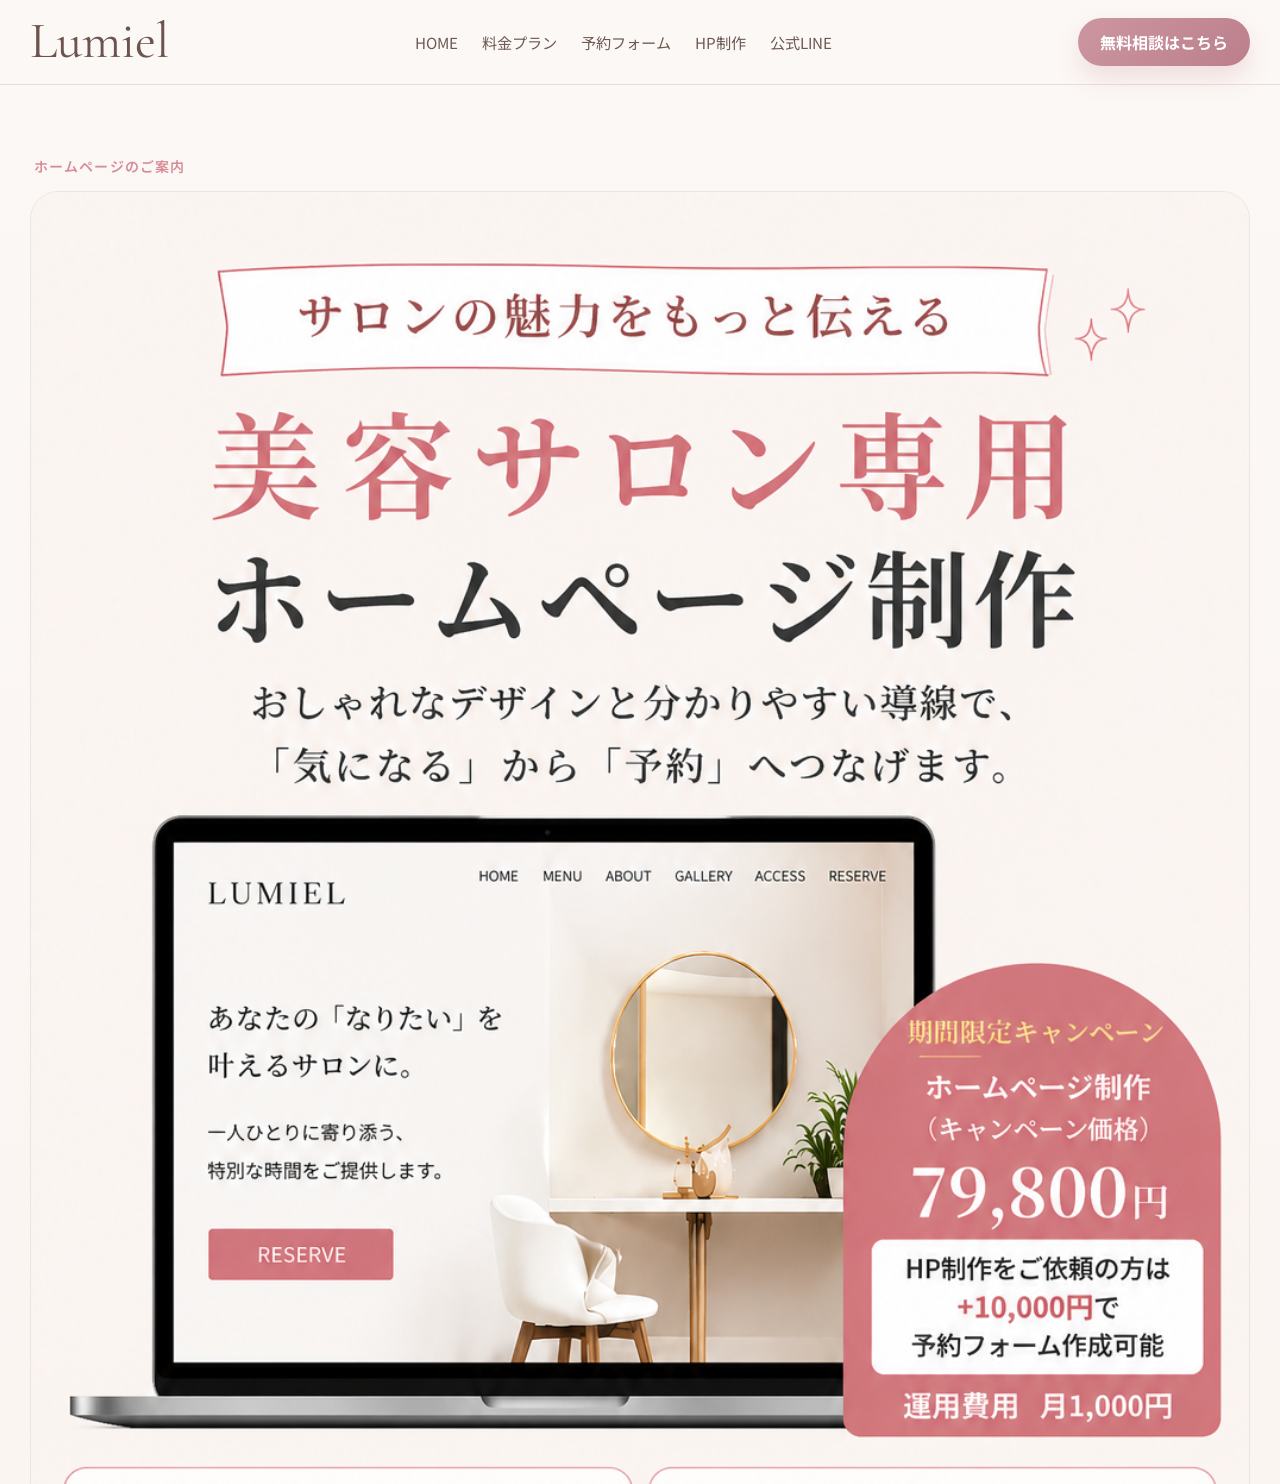
==== commit 0416d081: "Add files via upload" ====
--- a/homepage.html
+++ b/homepage.html
@@ -74,7 +74,7 @@
           HP制作をご依頼の方は<br>
           +10,000円で予約フォーム作成可能
         </div>
-        <p class="badge-sub top-gap-small">運用費用 月1,000円</p>
+        <p class="badge-sub top-gap-small"></p>
       </div>
     </div>
   </section>
